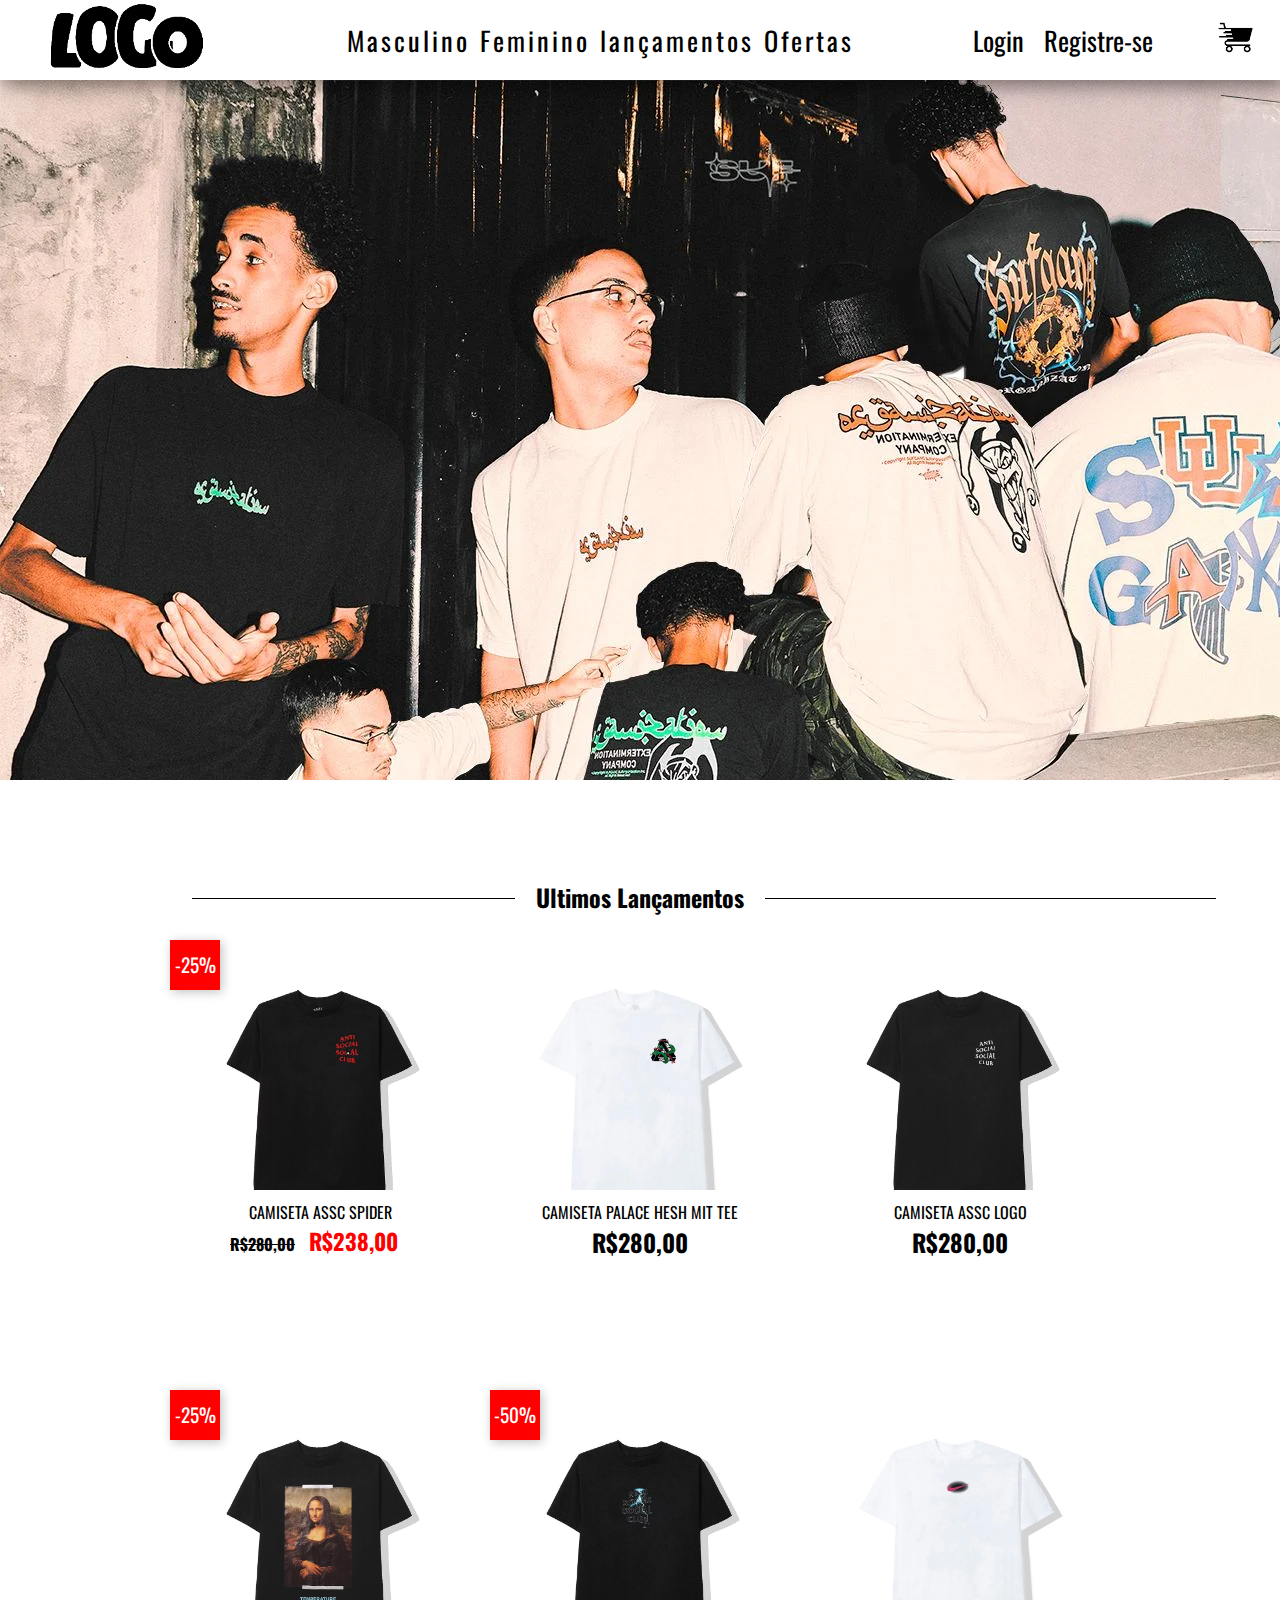
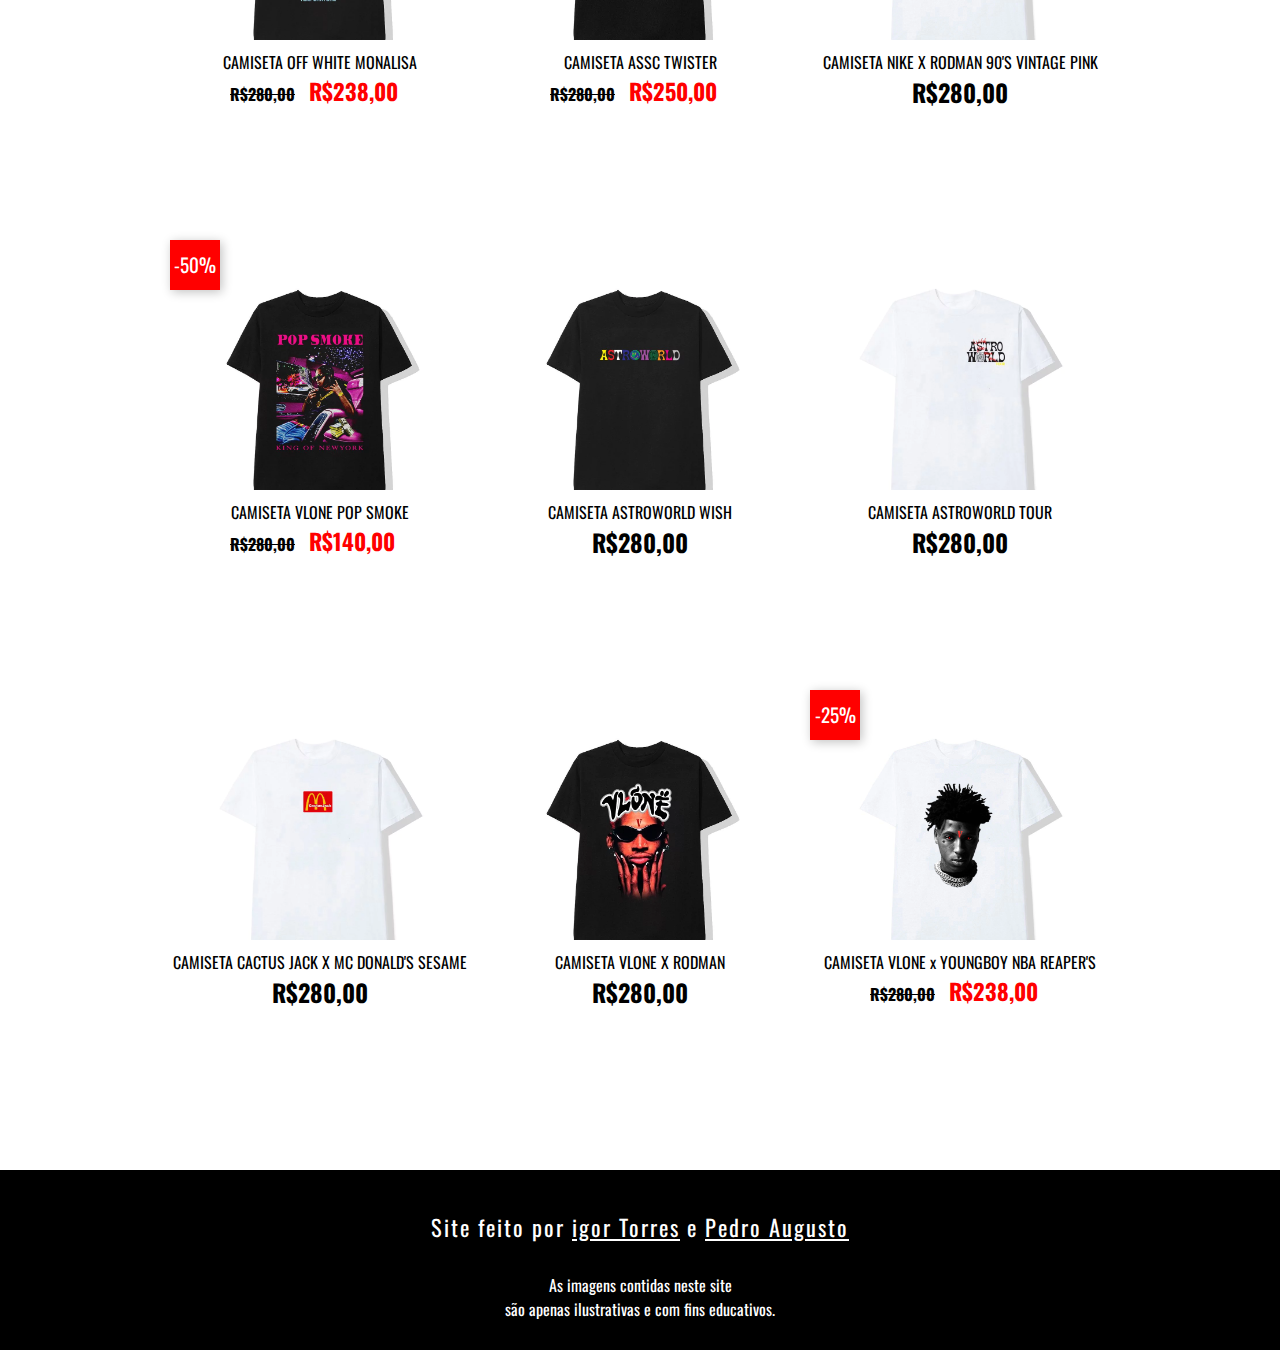
==== index.html @ 29659188 "." ====
<!DOCTYPE html>
<html lang="pt-br">
<head>
    <meta charset="UTF-8">
    <meta http-equiv="X-UA-Compatible" content="IE=edge">
    <meta name="viewport" content="width=device-width, initial-scale=1.0">
    <title>marketplace</title>
    <link rel="shortcut icon" href="icone.png" type="image/x-icon">
    <link rel="stylesheet" href="style.css">
</head>
<body>
    <header>
        <!--div global do cabeçalho-->
        <nav class="cabecalho">

            <a href="index.html"><img src="imagens/logo.png" alt="logotipo da marca (imagem ilustrativa)"></a>
            <!--lista com itens do menu-->
            <div class="mobile_menu">
                <div></div>
            </div>
            <ul class="nav_list">
                <li><a href="#" class="links">Masculino</a></li>
                <li><a href="#" class="links">Feminino</a></li>
                <li><a href="#" class="links">lançamentos</a></li>
                <li><a href="#" class="links">Ofertas</a></li>
            </ul>
            <!--campo de pesquisa-->
            <div class="pesquisa">
                <input type="text" placeholder="Procurar...">
                <img src="imagens/icones/lupa.png" alt="imagem de lupa para simbolizar aba de pesquisa">
            </div>

            <div class="campo_login_cadastro">
                <a href="#" class="login" id="abrir_modal">Login</a>
                <a href="#" class="cadastro abrir_modal2">Registre-se</a>
            </div>

            <!--campo do carrinho-->
            <div class="carrinho">
                <img src="imagens/icones/carrinho.png" alt="imagem de um carrinho para simbolizar aba de itens selecionados para compra">
            </div>

        </nav>

        <div id="fade" class="hide fade"></div>
        <div id="modal" class="hide">
            <button id="fechar_modal" class="fechar_aba">X</button>
            <div class="container_formulario">
                <h2>Login</h2>
                <form action="#" method="post">
                    <label for="usuario">Usuario</label>
                    <input type="text" name="usuario" placeholder="Usuário" required>
                    <label for="senha">Senha</label>
                    <input type="password" name="senha" placeholder="Senha" required>
                    <button type="submit">Login</button>
                </form>
                <div class="cadastrar-se">
                <p>Não tem uma conta? <a href="#" class="trocar_modal">Cadastrar-se</a></p>
                </div>
            </div>
        </div>

        <div id="fade2" class="hide fade"></div>
        <div id="modal2" class="hide">
            <button id="fechar_modal2" class="fechar_aba">X</button>
            <h2>Registre-se</h2>
            <form class="formulario_cadastro">
                <label for="nome">Nome:</label>
                <input type="text" id="nome" name="nome" required placeholder="Nome">
            
                <label for="sobrenome">Sobrenome:</label>
                <input type="text" id="sobrenome" name="sobrenome" required placeholder="Sobrenome">
            
                <label for="email">Email:</label>
                <input type="email" id="email" name="email" required placeholder="exemplo@gmail.com">
            
                <label for="telefone">Telefone:</label>
                <input type="tel" id="telefone" name="telefone" required placeholder="(xx) xxxxx-xxxx">
            
                <label for="data-nascimento">Data de Nascimento:</label>
                <input type="date" id="data-nascimento" name="data-nascimento" required>
            
                <button type="submit">Cadastrar</button>
            </form>
            
            <p>Já possui um login? <a href="#" class="trocar_modal2">Login</a></p>
        </div>

    </header>
    <main>
        <div class="slider_mobile">
            <img src="imagens/wallpapers/wallpaper mobile.jpeg" alt="" class="img_mobile1">
            <button class="butao_imagem_mobile"><img src="imagens/icones/seta_mobile.png" alt=""></button>
            <button class="butao_imagem_mobile2"><img src="imagens/icones/seta_mobile.png" alt=""></button>
        </div>
        <div class="slider">

            <div class="slides">
                <!--radio buttons-->
                <input type="radio" name="radio_btn" id="radio1">
                <input type="radio" name="radio_btn" id="radio2">
                <input type="radio" name="radio_btn" id="radio3">
                <!--fim radio buttons-->

                <!--imagens-->
                <div class="slide primeira">
                    <img src="imagens/wallpapers/imagem_principal_1.webp" alt="">
                </div>
                <div class="slide">
                    <img src="imagens/wallpapers/imagem_principal_2.jpg" alt="">
                </div>
                <div class="slide">
                    <img src="imagens/wallpapers/imagem_principal_3.webp" alt="">
                </div>
                <!--fim imagens-->

                <!--navegacao automatica-->
                <div class="navegacao_automatica">
                    <div class="auto_btn1"></div>
                    <div class="auto_btn2"></div>
                    <div class="auto_btn3"></div>
                </div>
            </div>
            <!--navegacao manual-->
            <div class="navegacao_manual">
                <label for="radio1" class="manual_btn"></label>
                <label for="radio2" class="manual_btn"></label>
                <label for="radio3" class="manual_btn"></label>
            </div>
            
        </div>
        <div class="titulo">
            <div class="linha"></div>
            <div class="texto_titulo"><h2>Ultimos Lançamentos</h2></div>
        </div>
        <div class="container_catalogo">

            
            <div class="catalogo">
                <a href="blusa1.html" class="link_compra">
                    <div class="itens">
                        <div class="produto b1">
                            <div class="oferta"><p>-25%</p></div>
                        </div>
                        <p>CAMISETA ASSC SPIDER</p>
                        <p class="valor_produto_antes_desconto"><s>R$280,00</s></p>
                        <p class="valor_produto_desconto">R$238,00</p>
                    </div>
                </a>

                <div class="itens">
                    <div class="produto b2"></div>
                    <p>CAMISETA PALACE HESH MIT TEE</p>
                    <p class="valor_produto">R$280,00</p>
                </div>

                <div class="itens">
                    <div class="produto b3"></div>
                    <p>CAMISETA ASSC LOGO</p>
                    <p class="valor_produto">R$280,00</p>
                </div>

                <div class="itens">
                    <div class="produto b4">
                        <div class="oferta"><p>-25%</p></div>
                    </div>
                    <p>CAMISETA OFF WHITE MONALISA</p>
                    <p class="valor_produto_antes_desconto"><s>R$280,00</s></p>
                    <p class="valor_produto_desconto">R$238,00</p>
                </div>

                <div class="itens">
                    <div class="produto b5">
                        <div class="oferta"><p>-50%</p></div>
                    </div>
                    <p>CAMISETA ASSC TWISTER</p>
                    <p class="valor_produto_antes_desconto"><s>R$280,00</s></p>
                    <p class="valor_produto_desconto">R$250,00</p>
                </div>

                <div class="itens">
                    <div class="produto b6"></div>
                    <p>CAMISETA NIKE X RODMAN 90'S VINTAGE PINK</p>
                    <p class="valor_produto">R$280,00</p>
                </div>

                <div class="itens">
                    <div class="produto b7">
                        <div class="oferta"><p>-50%</p></div>
                    </div>
                    <p>CAMISETA VLONE POP SMOKE</p>
                    <p class="valor_produto_antes_desconto"><s>R$280,00</s></p>
                    <p class="valor_produto_desconto">R$140,00</p>
                </div>

                <div class="itens">
                    <div class="produto b8"></div>
                    <p>CAMISETA ASTROWORLD WISH</p>
                    <p class="valor_produto">R$280,00</p>
                </div>

                <div class="itens">
                    <div class="produto b9"></div>
                    <p>CAMISETA ASTROWORLD TOUR</p>
                    <p class="valor_produto">R$280,00</p>
                </div>

                <div class="itens">
                    <div class="produto b10"></div>
                    <p>CAMISETA CACTUS JACK X MC DONALD'S SESAME</p>
                    <p class="valor_produto">R$280,00</p>
                </div>

                <div class="itens">
                    <div class="produto b11"></div>
                    <p>CAMISETA VLONE X RODMAN</p>
                    <p class="valor_produto">R$280,00</p>
                </div>

                <div class="itens">
                    <div class="produto b12">
                        <div class="oferta"><p>-25%</p></div>
                    </div>
                    <p>CAMISETA VLONE x YOUNGBOY NBA REAPER'S </p>
                    <p class="valor_produto_antes_desconto"><s>R$280,00</s></p>
                    <p class="valor_produto_desconto">R$238,00</p>
                </div>


            </div>
        </div>
    
    </main>
    <footer>
        <div class="rodape">
            <p>Site feito por <a href="https://github.com/IgoorToorres" target="_blank">igor Torres</a> e <a href="https://github.com/PedroBorgees">Pedro Augusto</a></p>
            <p id="descricao">As imagens contidas neste site <br> são apenas ilustrativas e com fins educativos.</p>
        </div>
    </footer>
    <script src="script.js"></script>
</body>
</html>
---- style.css ----
@import url('https://fonts.googleapis.com/css2?family=Oswald:wght@200;300;400;500;600;700&display=swap');


/* configurações globais*/
*{
    padding: 0px;
    margin: 0px;
    font-family: 'Oswald', sans-serif;
    box-sizing: border-box;
}

body{
    overflow-x: hidden;
}


/* modificaçoes do campo do cabecalho completo*/
.cabecalho{
    width: 100%;
    background-color: #fff;
    color: black;
    height: 80px;
    display: flex;
    align-items: center;
    justify-content: space-around;
    position: fixed;
    z-index: 1;
    top: 0;
    box-shadow: 5px 5px 20px rgba(0, 0, 0, 0.5);
}

.nav_list{
    list-style: none;
    display: flex;
}

.nav_list > li{
    letter-spacing: 3px;
    margin-left: 30px;
    font-size: 1.1em;
}

/* links dentro do cabecalho */
.nav_list > li > a{
    text-decoration: none;
    color: black;
    font-size: 1.5em;
    position: relative;
}

/* colocando um objeto dps do link */
.nav_list > li > a::after{
    content: "";
    width: 0;
    height: 2px;
    background-color: black;
    position: absolute;
    bottom: 0;
    left: 50%;
    transition: .2s ease-in-out;
}

/* quando passar mouse em cima o objeto aparece animado */
.nav_list > li > a:hover::after{
    width: 100%;
    left: 0;
}


/* tamanho da imagem da logo*/
.cabecalho > a > img{
    height: 90px;
    width: 200px;
}

/* tamanho da imagem da lupa de pesquisa*/
.pesquisa > img{
    height: 20px;
    width: 30px;
    transition: .1s ease-in-out;
    padding: 0px 5px;
}

/* animaçao para quando passar mouse em cima imagem crescer */
.pesquisa > img:hover{
    transform: scale(1.1);
}

/* configuraçoes da div do campo de pesquisa*/
.pesquisa{
    display: flex;
    align-items: center;
}

/* configuraçoes do input de pesquisa*/
.pesquisa > input{
    height: 30px;
    width: 200px;
    margin-right: 10px;
    padding: 10px;
}

/* configuraçoes do input de pesquisa, quando mouse estiver em cima do input */
.pesquisa > input:hover{
    border: 2px solid black;
}

/* configuraçoes do input de pesquisa, quando input estiver selecionado */
.pesquisa > input:focus{
    border: 2px solid black;
    outline: none;
}

/* tamanho da imagem do carrinho */
.carrinho > img{
    height: 33px;
    width: 35px;
    transition: .1s ease-in-out;
}

/* animaçao para quando passar mouse em cima imagem crescer */
.carrinho > img:hover{
    transform: scale(1.1);
}

.campo_login_cadastro{
    display: flex;
}

.campo_login_cadastro > .login,
.campo_login_cadastro > .cadastro{
    text-decoration: none;
    color: black;
    font-size: 1.5em;
    position: relative;
    margin: 0 20px;
}

.campo_login_cadastro > .login::after,
.campo_login_cadastro > .cadastro::after{
    content: "";
    width: 0;
    height: 2px;
    background-color: black;
    position: absolute;
    bottom: 0;
    left: 50%;
    transition: .2s ease-in-out;
}

.campo_login_cadastro > .login:hover::after,
.campo_login_cadastro > .cadastro:hover::after{
    width: 100%;
    left: 0;
}

.login{
    display: inline-block;
    margin-left: 15px;

}

.cadastro{
    display: inline-block;
    margin-left: 15px;
}


.formulario_cadastro {
    max-width: 500px;
    margin: 0 auto;
  }
  
  #modal2 > h2{
    text-align: center;
    margin-bottom: 20px;
    margin-top: 15px;
    letter-spacing: 5px;
  }
  
  .formulario_cadastro > label {
    display: block;
    margin-bottom: 5px;
  }
  
  .formulario_cadastro > input[type="text"],
  .formulario_cadastro > input[type="email"],
  .formulario_cadastro > input[type="tel"],
  .formulario_cadastro > input[type="date"] {
    width: 100%;
    padding: 8px;
    margin-bottom: 10px;
    border: 1px solid #ccc;
    border-radius: 4px;
  }
  
  .formulario_cadastro > button[type="submit"] {
    background-color: #4CAF50;
    color: white;
    border: none;
    width: 100%;
    padding: 10px 20px;
    border-radius: 4px;
    cursor: pointer;
  }
  
  .formulario_cadastro > button[type="submit"]:hover {
    background-color: #45a049;
  }
  
  #modal2 > p {
    margin-top: 20px;
    text-align: center;
  }
  
  #modal2 > p >  a {
    color: #4CAF50;
    text-decoration: none;
  }
  
  #modal2 > p > a:hover {
    text-decoration: underline;
  }


.fade{
    width: 100%;
    height: 100%;
    background-color: rgba(0, 0, 0, 0.685);
    position: fixed;
    z-index: 998;
    top: 0;
    left: 0;
}

.fade2{
    width: 100%;
    height: 100%;
    background-color: rgba(0, 0, 0, 0.685);
    position: fixed;
    z-index: 998;
    top: 0;
    left: 0;
}

#modal{
    position: fixed;
    left: 50%;
    top: 50%;
    transform: translate(-50%, -50%);
    background-color: #fff;
    z-index: 999;
    width: 600px;
    height: 500px;
    max-width: 90%;
    max-height: 90%;
    border-radius: 10px;
    padding: 30px;
}

#modal2{
    position: fixed;
    left: 50%;
    top: 50%;
    transform: translate(-50%, -50%);
    background-color: #fff;
    z-index: 999;
    width: 600px;
    height: 600px;
    max-width: 90%;
    max-height: 90%;
    border-radius: 10px;
    padding: 30px;
}

.fechar_aba{
    height: 25px;
    width: 25px;
    position: absolute;
    right: 10px;
    top: 10px;
    border: none;
    transition: .1s ease-in-out;
}

.fechar_aba:hover{
    cursor: pointer;
}

.fade,
#modal,
#modal2{
    transition: .5s;
    opacity: 1;
    pointer-events: all;
}

#modal.hide,
.fade.hide,
#modal2.hide{
    opacity: 0;
    pointer-events: none;
}

#modal.hide{
    top: 0;
}

#modal2.hide{
    top: 0;
}

.container_formulario {
    max-width: 500px;
    margin: 0 auto;
    height: 400px;
    padding: 20px;
    background-color: #ffffff;
    border-radius: 5px;

  }
  
  .container_formulario{
    display: block;
    margin-bottom: 5px;
  }

  .container_formulario h2 {
    text-align: center;
    margin-bottom: 30px;
    margin-top: 20px;
    letter-spacing: 5px;
  }

  .container_formulario input[type="text"],
  .container_formulario input[type="password"] {
    width: 100%;
    padding: 10px;
    margin-bottom: 15px;
    border: 1px solid #ccc;
    border-radius: 3px;
    margin-bottom: 50px;
  }

  .container_formulario button {
    width: 100%;
    justify-content: center;
    padding: 10px;
    background-color: #4caf50;
    color: #fff;
    border: none;
    border-radius: 3px;
    cursor: pointer;
  }

  .container_formulario button:hover { 
    background-color: #45a049;
  }

  .container_formulario .cadastrar-se {
    text-align: center;
    margin-top: 10px;
  }

  .container_formulario .cadastrar-se a {
    color: #4caf50;
  }


.titulo{
    width: 100vw;
    height: 30px;
    margin: 40px 0;
    text-align: center;
    background-color: #fff;
}

.linha{
    width: 80%;
    height: 1px;
    background-color: black;
    margin-left: 10%;
    position: relative;
    top: 20px;
    display: inline-block;
}

.texto_titulo{
    display: inline-block;
    position: relative;
    top: -5px;
    width: 250px;
    height: 50px;
    background-color: #fff;
}

/* div de container para div slides*/
.slider{
    margin: 80px auto;
    width: 100%;
    height: 850px;
    overflow: hidden;
}
/* div para inserir imagens e butoes */
.slides{
    width: 400%;
    height: 850px;
    display: flex;
}
/* butoes de radio invisiveis */
.slides > input{
    display: none;
}
/* div com as imagens */
.slide{
    width: 25%;
    position: relative;
}
/* configuraçoes das imagens */
slide.img{
    width: 100vw;
}
/* div de container para os butoes */
.navegacao_manual{
    position: absolute;
    width: 100vw;
    margin-top: -40px;
    display: flex;
    justify-content: center;
}
/* div com os butoes ligados ao radio */
.manual_btn{
    border: 2px solid #fff;
    padding: 3px;
    border-radius: 50%;
    cursor: pointer;
    transition: 0.5s;
}
/* colocando espaçamento entre os butoes (exceto o ultimo objeto) */
.manual_btn:not(:last-child){
    margin-right: 40px;
}
/* configuraçoes para quando passar o mouse em cima do butao */
.manual_btn:hover{
    background-color: #fff;
}
/* configuraçoes para passar de uma imagem para outra mudando a margem */
#radio1:checked ~ .primeira{
    margin-left: 0;
    transition: 0.7s ease-in-out;
}
/* configuraçoes para passar de uma imagem para outra mudando a margem */
#radio2:checked ~ .primeira{
    margin-left: -25%;
    transition: 0.7s ease-in-out;
}
/* configuraçoes para passar de uma imagem para outra mudando a margem */
#radio3:checked ~ .primeira{
    margin-left: -50%;
    transition: 0.7s ease-in-out;
}
/* div de container para os butoes automaticos */
.navegacao_automatica div{
    border: 2px solid #fff;
    padding: 3px;
    border-radius: 50%;
    cursor: pointer;
    transition: 0.5s;
}

.navegacao_automatica{
    position: absolute;
    width: 100vw;
    margin-top: 810px;
    display: flex;
    justify-content: center;
}
/* colocando espaçamento nos butoes exceto no ultimo */
.navegacao_automatica div:not(:last-child){
    margin-right: 40px;
}
/* marcando o butao que esta selecionado */
#radio1:checked ~ .navegacao_automatica .auto_btn1{
    background-color: #fff;
    transform: scale(1.5);
}
/* marcando o butao que esta selecionado */
#radio2:checked ~ .navegacao_automatica .auto_btn2{
    background-color: #fff;
    transform: scale(1.5);
}
/* marcando o butao que esta selecionado */
#radio3:checked ~ .navegacao_automatica .auto_btn3{
    background-color: #fff;
    transform: scale(1.5);
}

.container_catalogo{
    display: flex;
    justify-content: center;
}

.link_compra{
    text-decoration: none;
    color: black;
}

.oferta{
    width: 50px;
    height: 50px;
    background-color: red;
    position: absolute;
    color: white;
    text-align: center;
    box-shadow: 2px 2px 10px rgba(0, 0, 0, 0.247);
}

.oferta > p{
    font-size: 1.2em;
    margin-top: 20%;
}

.catalogo{
    height: 1100px;
    width: 80%;
    display: flex;
    flex-wrap: wrap;
    justify-content: center;
}

.itens{
    height: 330px;
    width: 300px;
    margin: 10px;
}

.itens > p{
    text-align: center;
    position: relative;
    top: 10px;
}


.valor_produto{
    font-size: 1.5em;
    font-weight: bolder;
    transition: .1s ease-in-out;
}

.itens:hover{
    cursor: pointer;
    .produto{
        background-image: url(imagens/produtos/camisa_costas.webp);
        background-size: cover;
    }
}

.valor_produto_antes_desconto{
    font-size: 1em;
    font-weight: bolder;
    display: inline-block;
    margin-left: 20%;
    transition: .4s ease-in-out;
}

.valor_produto_desconto{
    display: inline-block;
    font-weight: bolder;
    font-size: 1.4em;
    margin-left: 10px;
    color: red;
    transition: .1s ease-in-out;
}

.produto{
    height: 250px;
    width: 296px;
    background-image: url(imagens/produtos/camisa_frente.png);
    background-size: cover;
    transition: .5s ease-in-out;
}

.produto > img{
    width: 296px;
    height: 250px;
}

.anuncio{
    width: 100vw;
    height: 500px;
    background-color: gray;
    margin: 40px 0;
}

.rodape{
    height: 180px;
    background-color: black;
    margin-top: 40px;
    text-align: center;
    padding: 10px;
    display: absolute;
    bottom: 0px;
}   

.rodape > p{
    color: white;
    letter-spacing: 2px;
    margin-top: 30px;
    font-size: 1.4em;

}

#descricao{
    letter-spacing: 0px;
    font-size: 1em;
}

.rodape > p > a{
    text-decoration: none;
    color: white;
    position: relative;
    text-decoration: underline;
}

.slider_mobile{
    display: none;
}

.campo_do_produto{
    height: 100vh;
    width: 100vw;
    margin-top: 80px;
    padding-top: 120px;
    display: flex;
    justify-content: center;
    flex-wrap: wrap;
}



.campo_imagem_produto{
    height: 750px;
    width: 600px;
    margin-right: 20px;
    display: flex;
    flex-wrap: wrap;
}

.imagem_produto{
    height: 600px;
    width: 600px;
    border: 1px solid rgba(0, 0, 0, 0.200);;
}

.imagens_produto{
    height: 130px;
    width: 130px;
    align-self: end;
    margin-right: 10px;
    display: flex;
    justify-content: center;
    align-items: center;
    opacity: 60%;
}

.imagens_produto img{
    height: 120px;
    width: 120px;
}

.imagens_produto:hover{
    cursor: pointer;
    border: 1px solid rgba(0, 0, 0, 0.200);
    opacity: 100%;
}



.opcoes_produto{
    height: 780px;
    width: 700px;
    border: 1px solid rgba(0, 0, 0, 0.200);
    padding: 50px;
    font-size: 1.5em;
}

.cor_produto {
    position: relative;
    height: 70px;
    width: 70px;
    animation-play-state: paused;
    animation: none;
}
  
.cor_produto:hover,
.cor_produto:focus {
    box-shadow: 5px 5px 10px rgba(0, 0, 0, 0.459);
}
  
.cor_produto::before {
    content: ""; 
    position: absolute;
    top: 0;
    left: 0;
    right: 0;
    bottom: 0;
}
  
.cor_produto:focus::after {
    content: "\2714"; 
    font-size: 20px;
    position: absolute;
    top: 50%; 
    left: 50%; 
    transform: translate(-50%, -50%); 
    z-index: 1; 
}

#cor2:focus::after{
    color: white;
}

#cor1{
    background-color: #fff;
    border: 1px solid rgba(0, 0, 0, 0.200);;
}
#cor2{
    background-color: black;
    border: 1px solid rgba(0, 0, 0, 0.200);;
}

.tamanhos{
    height: 50px;
    width: 50px;
    color: black;
    font-weight: 500;   
    font-size: 0.8em;
    animation-play-state: paused;
    animation: none;
    background-color: white;
    border: 1px solid rgba(0, 0, 0, 0.200);
}

.tamanhos:hover,
.tamanhos:focus {
    box-shadow: 5px 5px 10px rgba(0, 0, 0, 0.459);
}
table{
    margin-top: 20px;
    font-size: 0.8em;
}
th{
    background-color: gray;
}
table,tr, td,th{
    border: 1px solid black;
}
tr,td{
    width: 80px;
    text-align: center;
    background-color: lightgray;
}


.pagamento{
    margin-top: 10px;
    width: 100%;
}

input[type=number]::-webkit-inner-spin-button, 
input[type=number]::-webkit-outer-spin-button { 
  -webkit-appearance: none;
}

#total{
    height:50px;
    padding:1%;
    border-top: 1px solid rgba(0, 0, 0, 0.200);
    border-bottom: 1px solid rgba(0, 0, 0, 0.200);
    background-color: white;
    border-left: 0px solid rgba(0, 0, 0, 0.200);
    border-right: 0px solid rgba(0, 0, 0, 0.200);
    padding-left:2%;
    padding-right:2%;
    outline:none;
    cursor: pointer;
    width: 30px;
    text-align: center;
}

#add_blusa{
   width: 30px;
   height: 50px;
   border-left: 0;
   border-bottom: 1px solid rgba(0, 0, 0, 0.200);;
   border-right: 1px solid rgba(0, 0, 0, 0.200);
   border-top: 1px solid rgba(0, 0, 0, 0.200);
   font-weight: bolder;
   background-color: transparent;
   transition: .2s ease-in-out;
}

#remover_blusa{
    width: 30px;
    height: 50px;
    border-left: 1px solid rgba(0, 0, 0, 0.200);
    border-bottom: 1px solid rgba(0, 0, 0, 0.200);
    border-right: 0;
    border-top: 1px solid rgba(0, 0, 0, 0.200);
    font-weight: bolder;
    background-color: transparent;
    transition: .2s ease-in-out;

}

#remover_blusa:hover,
#add_blusa:hover{
    background-color: lightgray;
}

.container_quantidade_e_compra{
    display: flex;
    align-items: center;
}


.quantidade, .preco, .campo_comprar{
    margin-top: 20px;
}

.preco, .campo_comprar{
    display: inline-block;
}

.campo_comprar{
    margin-left: 20px;
}

#preco_final{
    margin-left: 10px;
    font-size: 1.4em;
    font-weight: bolder;
}

.comprar{
    background-color: #38813c;
    color: #fff;
    padding: 10px 20px;
    border: 1px solid rgba(0, 0, 0, 0.200);
    font-size: 16px;
    text-decoration: none;
    text-align: center;
    cursor: pointer;
    transition: background-color 0.3s ease;
    width: 180px;
    height: 50px;
    letter-spacing: 1px;
    font-size: 0.8em;
    font-weight: bolder;
}

.comprar:hover{
    background-color: #45a049;
}

#texto_frete{
    margin-top: 20px;
}

.frete{
    display: flex;
    margin-top: 10px;
}


#campo_frete{
    width: 150px;
    height: 50px;
    padding: 5px;
    text-align: center;
    border: 1px solid rgba(0, 0, 0, 0.200);
    background-color: transparent;
    letter-spacing: 5px;
    font-weight: bolder;
    font-size: 0.6em;
}



.calcular > button{
    padding: 5px;
    width: 120px;
    height: 50px;
    background-color: black;
    color: white;
    border: 1px solid rgba(0, 0, 0, 0.200);
    font-size: 0.8em;
    letter-spacing: 1px;
    font-weight: bolder;
    margin-left: 5px;
}

.calcular > button:hover{
    cursor: pointer;
}










@media (max-width: 600px){

    .cabecalho{
        position: absolute
    }
    .nav_list{
        display: none;
    }
    .campo_login_cadastro{
        font-size: 0.7em;
    }
    .campo_login_cadastro > .login,
    .campo_login_cadastro > .cadastro{
    margin: 0 5px;
}
    .pesquisa > img {
        display:none;
    }
    .pesquisa > input{
        display: none;
    }
    .slider{
        display: none;
    }
    .slider_mobile{
        overflow: hidden;
        display: flex;
    }
    .img_mobile1{
        height: 500px;
        width: 100vw;
        margin-top: 80px;
        transition: .2s ease-in-out;
    }
    .butao_imagem_mobile{
        position: absolute;
        top: 35%;
        right: 0;
        background: transparent;
        border: none;
        height: 30px;
        width: 30px;
    }
    .butao_imagem_mobile > img{
        width: 30px;
        height: 30px;
    }
    .butao_imagem_mobile2{
        position: absolute;
        top: 35%;
        left: 0;
        background: transparent;
        border: none;
        height: 30px;
        width: 30px;
    }
    .butao_imagem_mobile2 > img{
        width: 30px;
        height: 30px;
        transform: scale(-1);
    }
    .catalogo{
        height: 500vh;
    }

}

@media ((min-width: 600px) and (max-width: 800px)){
    .cabecalho{
        position: absolute
    }
    .nav_list{
        display: none;
    }
    .campo_login_cadastro{
        font-size: 0.7em;
    }
    .campo_login_cadastro > .login,
    .campo_login_cadastro > .cadastro{
    margin: 0 5px;
    }
    .pesquisa > img {
        display:none;
    }
    .pesquisa > input{
        display: none;
    }
    .slider{
        display: none;
    }
    .slider_mobile{
        overflow: hidden;
        display: flex;
    }
    .img_mobile1{
        height: 700px;
        width: 100vw;
        margin-top: 80px;
        transition: .2s ease-in-out;
    }
    .butao_imagem_mobile{
        position: absolute;
        top: 35%;
        right: 0;
        background: transparent;
        border: none;
        height: 30px;
        width: 30px;
    }
    .butao_imagem_mobile > img{
        width: 30px;
        height: 30px;
    }
    .butao_imagem_mobile2{
        position: absolute;
        top: 35%;
        left: 0;
        background: transparent;
        border: none;
        height: 30px;
        width: 30px;
    }
    .butao_imagem_mobile2 > img{
        width: 30px;
        height: 30px;
        transform: scale(-1);
    }
    .catalogo{
        height: 500vh;
    }
}

@media ((min-width: 801px) and (max-width: 1024px)){
    .cabecalho{
        position: absolute
    }
    .nav_list{
        display: none;
    }
    .campo_login_cadastro{
        font-size: 1.1em;
    }
    .campo_login_cadastro > .login,
    .campo_login_cadastro > .cadastro{
    margin: 0 10px;
    }
    .pesquisa > img {
        display:none;
    }
    .pesquisa > input{
        display: none;
    }
    .catalogo{
        height: 250vh;
    }
    .slider{
        height: 700px;
    } 
}

@media ((min-width: 1025px) and (max-width: 1198px)){
    .cabecalho{
        position: absolute
    }
    .campo_login_cadastro{
        font-size: 1.1em;
    }
    .campo_login_cadastro > .login,
    .campo_login_cadastro > .cadastro{
    margin: 0 10px;
    }
    .pesquisa > img {
        display:none;
    }
    .pesquisa > input{
        display: none;
    }
    .catalogo{
        height: 250vh;
    }
    .slider{
        height: 700px;
    }
    .nav_list > li{
        margin-left: 10px;
    }
}

@media ((min-width: 1199px) and (max-width: 1300px)){
    .cabecalho{
        position: absolute
    }
    .campo_login_cadastro{
        font-size: 1.1em;
    }
    .campo_login_cadastro > .login,
    .campo_login_cadastro > .cadastro{
    margin: 0 10px;
    }
    .pesquisa > img {
        display:none;
    }
    .pesquisa > input{
        display: none;
    }
    .catalogo{
        height: 200vh;
    }
    .slider{
        height: 700px;
    }
    .nav_list > li{
        margin-left: 10px;
    }
}

@media ((min-width: 1301px) and (max-width: 1600px)){
    .catalogo{
        height: 200vh;
    }
}


















.b1{
    background-image: url(imagens/produtos/CAMISETA\ ASSC\ SPIDER.webp);
    background-size: cover;
}
.itens:hover{
    .b1{
        background-image: url(imagens/produtos/CAMISETA\ ASSC\ SPIDER\ \(2\).webp);
        background-size: cover;
    }
}

.b2{
    background-image: url(imagens/produtos/CAMISETA\ PALACE\ HESH\ MIT\ TEE.webp);
    background-size: cover;
}
.itens:hover{
    .b2{
        background-image: url(imagens/produtos/CAMISETA\ PALACE\ HESH\ MIT\ TEE\ \(2\).webp);
        background-size: cover;
    }
}

.b3{
    background-image: url(imagens/produtos/CAMISETA\ ASSC\ LOGO.webp);
    background-size: cover;
}
.itens:hover{
    .b3{
        background-image: url(imagens/produtos/CAMISETA\ ASSC\ LOGO\ \(2\).webp);
        background-size: cover;
    }
}

.b4{
    background-image: url(imagens/produtos/CAMISETA\ OFF\ WHITE\ MONALISA.webp);
    background-size: cover;
}
.itens:hover{
    .b4{
        background-image: url(imagens/produtos/CAMISETA\ OFF\ WHITE\ MONALISA\ \(2\).webp);
        background-size: cover;
    }
}

.b5{
    background-image: url(imagens/produtos/CAMISETA\ ASSC\ TWISTER.webp);
    background-size: cover;
}
.itens:hover{
    .b5{
        background-image: url(imagens/produtos/CAMISETA\ ASSC\ TWISTER\ \(2\).webp);
        background-size: cover;
    }
}

.b6{
    background-image: url(imagens/produtos/CAMISETA\ NIKE\ X\ RODMAN\ 90\'S\ VINTAGE\ PINK.webp);
    background-size: cover;
}
.itens:hover{
    .b6{
        background-image: url(imagens/produtos/CAMISETA\ NIKE\ X\ RODMAN\ 90\'S\ VINTAGE\ PINK\ \(2\).webp);
        background-size: cover;
    }
}

.b7{
    background-image: url(imagens/produtos/CAMISETA\ VLONE\ POP\ SMOKE.webp);
    background-size: cover;
}
.itens:hover{
    .b7{
        background-image: url(imagens/produtos/CAMISETA\ VLONE\ POP\ SMOKE\ \(2\).webp);
        background-size: cover;
    }
}

.b8{
    background-image: url(imagens/produtos/CAMISETA\ ASTROWORLD\ WISH.webp);
    background-size: cover;
}
.itens:hover{
    .b8{
        background-image: url(imagens/produtos/CAMISETA\ ASTROWORLD\ WISH\ \(2\).webp);
        background-size: cover;
    }
}

.b9{
    background-image: url(imagens/produtos/CAMISETA\ ASTROWORLD\ TOUR.webp);
    background-size: cover;
}
.itens:hover{
    .b9{
        background-image: url(imagens/produtos/CAMISETA\ ASTROWORLD\ TOUR\ \(2\).webp);
        background-size: cover;
    }
}

.b10{
    background-image: url(imagens/produtos/CAMISETA\ CACTUS\ JACK\ X\ MC\ DONALD\'S\ SESAME\ \(3\).webp);
    background-size: cover;
}
.itens:hover{
    .b10{
        background-image: url(imagens/produtos/CAMISETA\ CACTUS\ JACK\ X\ MC\ DONALD\'S\ SESAME\ \(4\).webp);
        background-size: cover;
    }
}

.b11{
    background-image: url(imagens/produtos/CAMISETA\ VLONE\ X\ RODMAN.webp);
    background-size: cover;
}
.itens:hover{
    .b11{
        background-image: url(imagens/produtos/CAMISETA\ VLONE\ X\ RODMAN\ \(2\).webp);
        background-size: cover;
    }
}

.b12{
    background-image: url(imagens/produtos/CAMISETA\ VLONE\ x\ YOUNGBOY\ NBA\ REAPER\'S\ CHILD\ \(3\).webp);
    background-size: cover;
}
.itens:hover{
    .b12{
        background-image: url(imagens/produtos/CAMISETA\ VLONE\ x\ YOUNGBOY\ NBA\ REAPER\'S\ CHILD\ \(4\).webp);
        background-size: cover;
    }
}
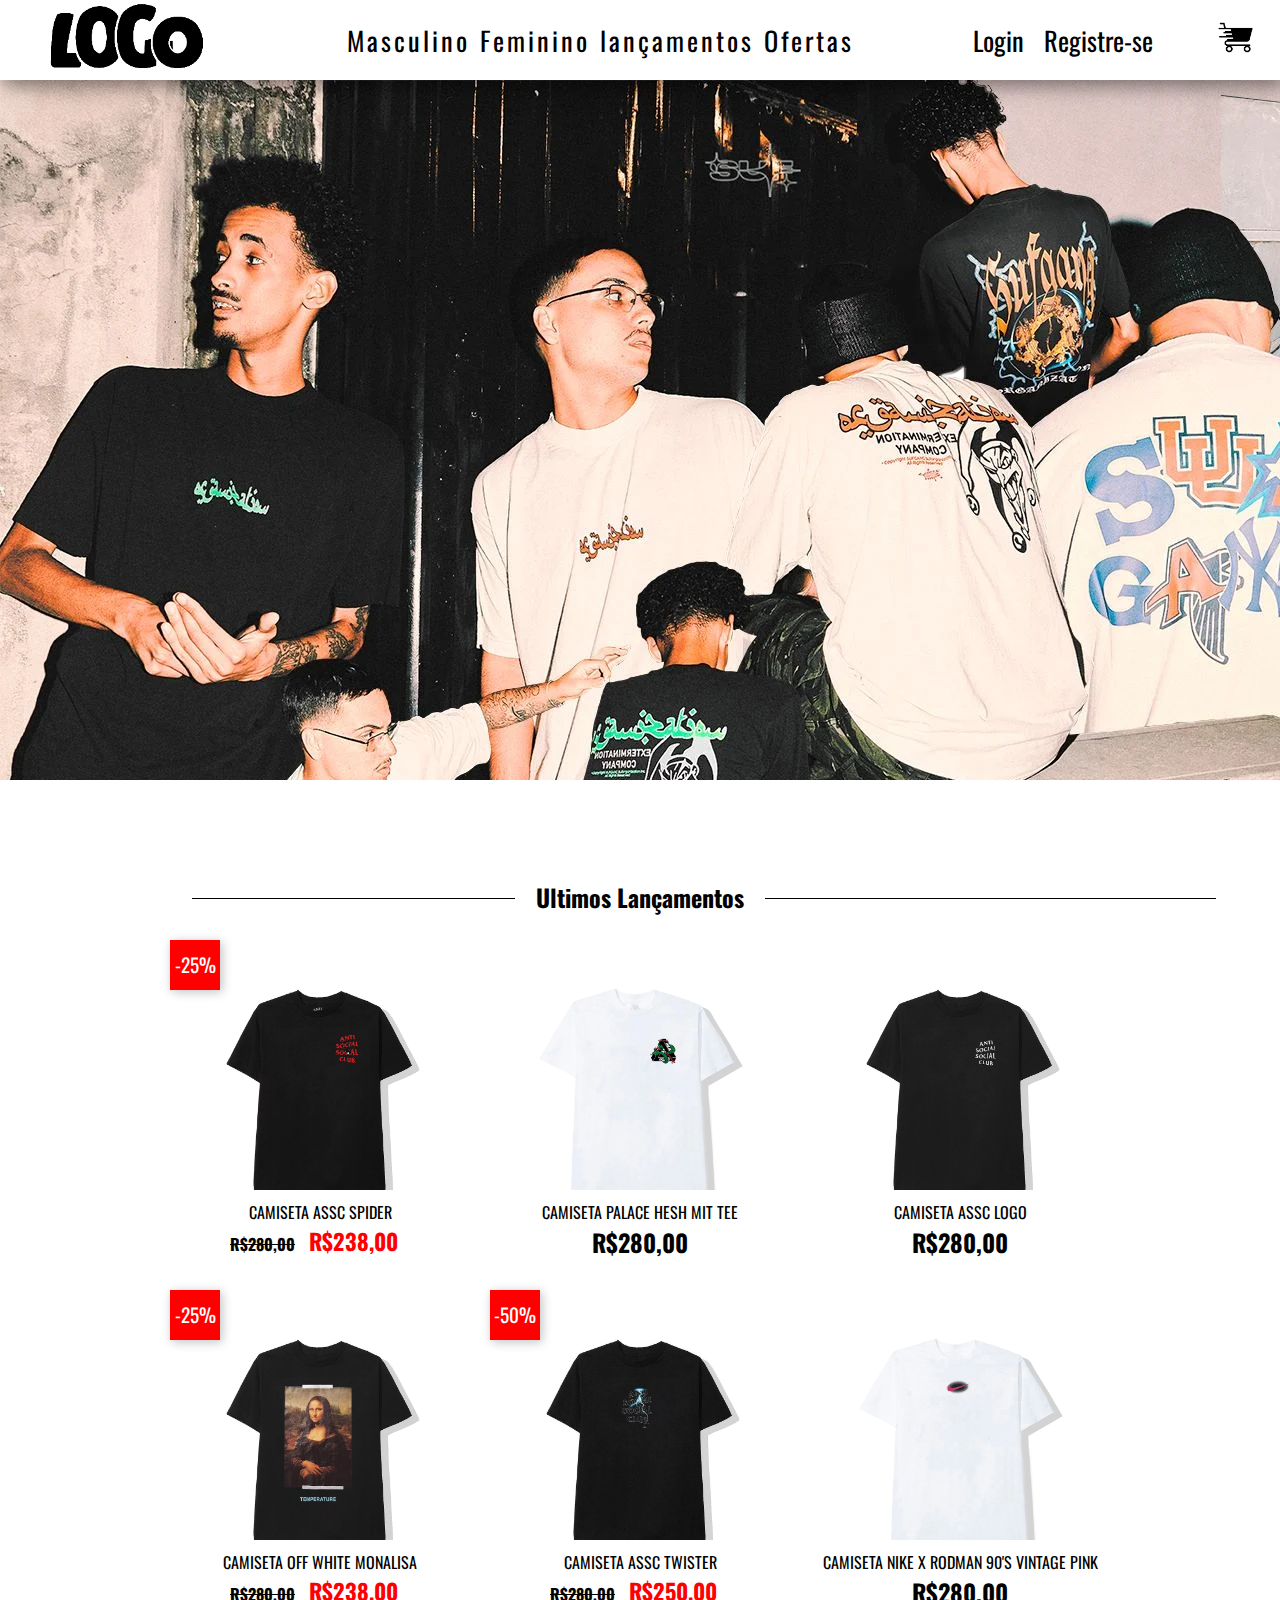
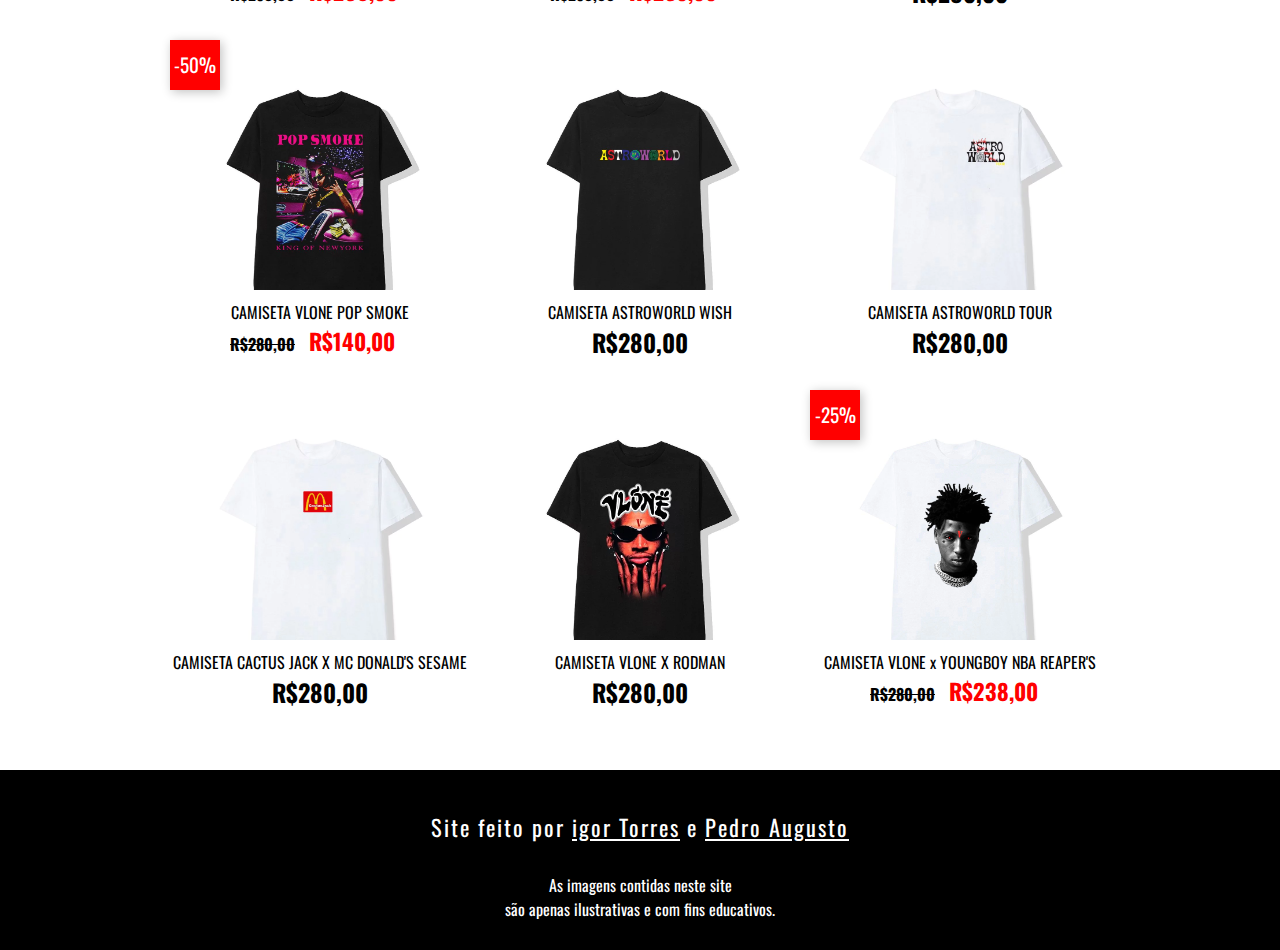
==== commit d01ca259: "alt" ====
--- a/index.html
+++ b/index.html
@@ -89,9 +89,9 @@
     </header>
     <main>
         <div class="slider_mobile">
-            <img src="imagens/wallpapers/wallpaper mobile.jpeg" alt="" class="img_mobile1">
-            <button class="butao_imagem_mobile"><img src="imagens/icones/seta_mobile.png" alt=""></button>
-            <button class="butao_imagem_mobile2"><img src="imagens/icones/seta_mobile.png" alt=""></button>
+            <img src="imagens/wallpapers/wallpaper mobile.jpeg" alt="wallpaper do mobile" class="img_mobile1">
+            <button class="butao_imagem_mobile"><img src="imagens/icones/seta_mobile.png" alt="imagem que simboliza a seta para passar as fotos"></button>
+            <button class="butao_imagem_mobile2"><img src="imagens/icones/seta_mobile.png" alt="imagem que simboliza a seta para passar as fotos"></button>
         </div>
         <div class="slider">
 
@@ -104,13 +104,13 @@
 
                 <!--imagens-->
                 <div class="slide primeira">
-                    <img src="imagens/wallpapers/imagem_principal_1.webp" alt="">
+                    <img src="imagens/wallpapers/imagem_principal_1.webp" alt="primeiro wallpaper da imagem da tela principal">
                 </div>
                 <div class="slide">
-                    <img src="imagens/wallpapers/imagem_principal_2.jpg" alt="">
+                    <img src="imagens/wallpapers/imagem_principal_2.jpg" alt="segundo wallpaper da imagem da tela principal">
                 </div>
                 <div class="slide">
-                    <img src="imagens/wallpapers/imagem_principal_3.webp" alt="">
+                    <img src="imagens/wallpapers/imagem_principal_3.webp" alt="terceiro wallpaper da imagem da tela principal">
                 </div>
                 <!--fim imagens-->
 
--- a/style.css
+++ b/style.css
@@ -11,6 +11,7 @@
 
 body{
     overflow-x: hidden;
+    height: 100%;
 }
 
 
@@ -639,7 +640,7 @@
 
 
 .campo_imagem_produto{
-    height: 750px;
+    height: 760px;
     width: 600px;
     margin-right: 20px;
     display: flex;
@@ -650,6 +651,8 @@
     height: 600px;
     width: 600px;
     border: 1px solid rgba(0, 0, 0, 0.200);;
+    background-image: url(imagens/produtos/CAMISETA\ ASSC\ LOGO\ \(2\).webp);
+    background-size: cover;
 }
 
 .imagens_produto{
@@ -663,9 +666,21 @@
     opacity: 60%;
 }
 
-.imagens_produto img{
-    height: 120px;
-    width: 120px;
+.opcoes_blusas{
+    display: flex;
+    width: 100%;
+    border: 1px solid rgba(0, 0, 0, 0.200);
+    padding: 10px;
+}
+
+.imagens_produto.opcao1{
+    background-image: url(imagens/produtos/camisa_frente.png);
+    background-size: cover;
+}
+
+.imagens_produto.opcao2{
+    background-image: url(imagens/produtos/CAMISETA\ ASSC\ TWISTER\ \(2\).webp);
+    background-size: cover;
 }
 
 .imagens_produto:hover{
@@ -677,7 +692,7 @@
 
 
 .opcoes_produto{
-    height: 780px;
+    height: 760px;
     width: 700px;
     border: 1px solid rgba(0, 0, 0, 0.200);
     padding: 50px;
@@ -975,7 +990,10 @@
         transform: scale(-1);
     }
     .catalogo{
-        height: 500vh;
+        height: 100%;
+    }
+    .campo_do_produto{
+        height: 100%;
     }
 
 }
@@ -1041,7 +1059,10 @@
         transform: scale(-1);
     }
     .catalogo{
-        height: 500vh;
+        height: 100%;
+    }
+    .campo_do_produto{
+        height: 100%;
     }
 }
 
@@ -1066,11 +1087,14 @@
         display: none;
     }
     .catalogo{
-        height: 250vh;
+        height: 100%;
     }
     .slider{
         height: 700px;
     } 
+    .campo_do_produto{
+        height: 100%;
+    }
 }
 
 @media ((min-width: 1025px) and (max-width: 1198px)){
@@ -1091,13 +1115,16 @@
         display: none;
     }
     .catalogo{
-        height: 250vh;
+        height: 100%;
     }
     .slider{
         height: 700px;
     }
     .nav_list > li{
         margin-left: 10px;
+    }
+    .campo_do_produto{
+        height: 100%;
     }
 }
 
@@ -1119,7 +1146,7 @@
         display: none;
     }
     .catalogo{
-        height: 200vh;
+        height: 100%;
     }
     .slider{
         height: 700px;
@@ -1127,11 +1154,17 @@
     .nav_list > li{
         margin-left: 10px;
     }
+    .campo_do_produto{
+        height: 100%;
+    }
 }
 
 @media ((min-width: 1301px) and (max-width: 1600px)){
     .catalogo{
-        height: 200vh;
+        height: 100%;
+    }
+    .campo_do_produto{
+        height: 100%;
     }
 }
 
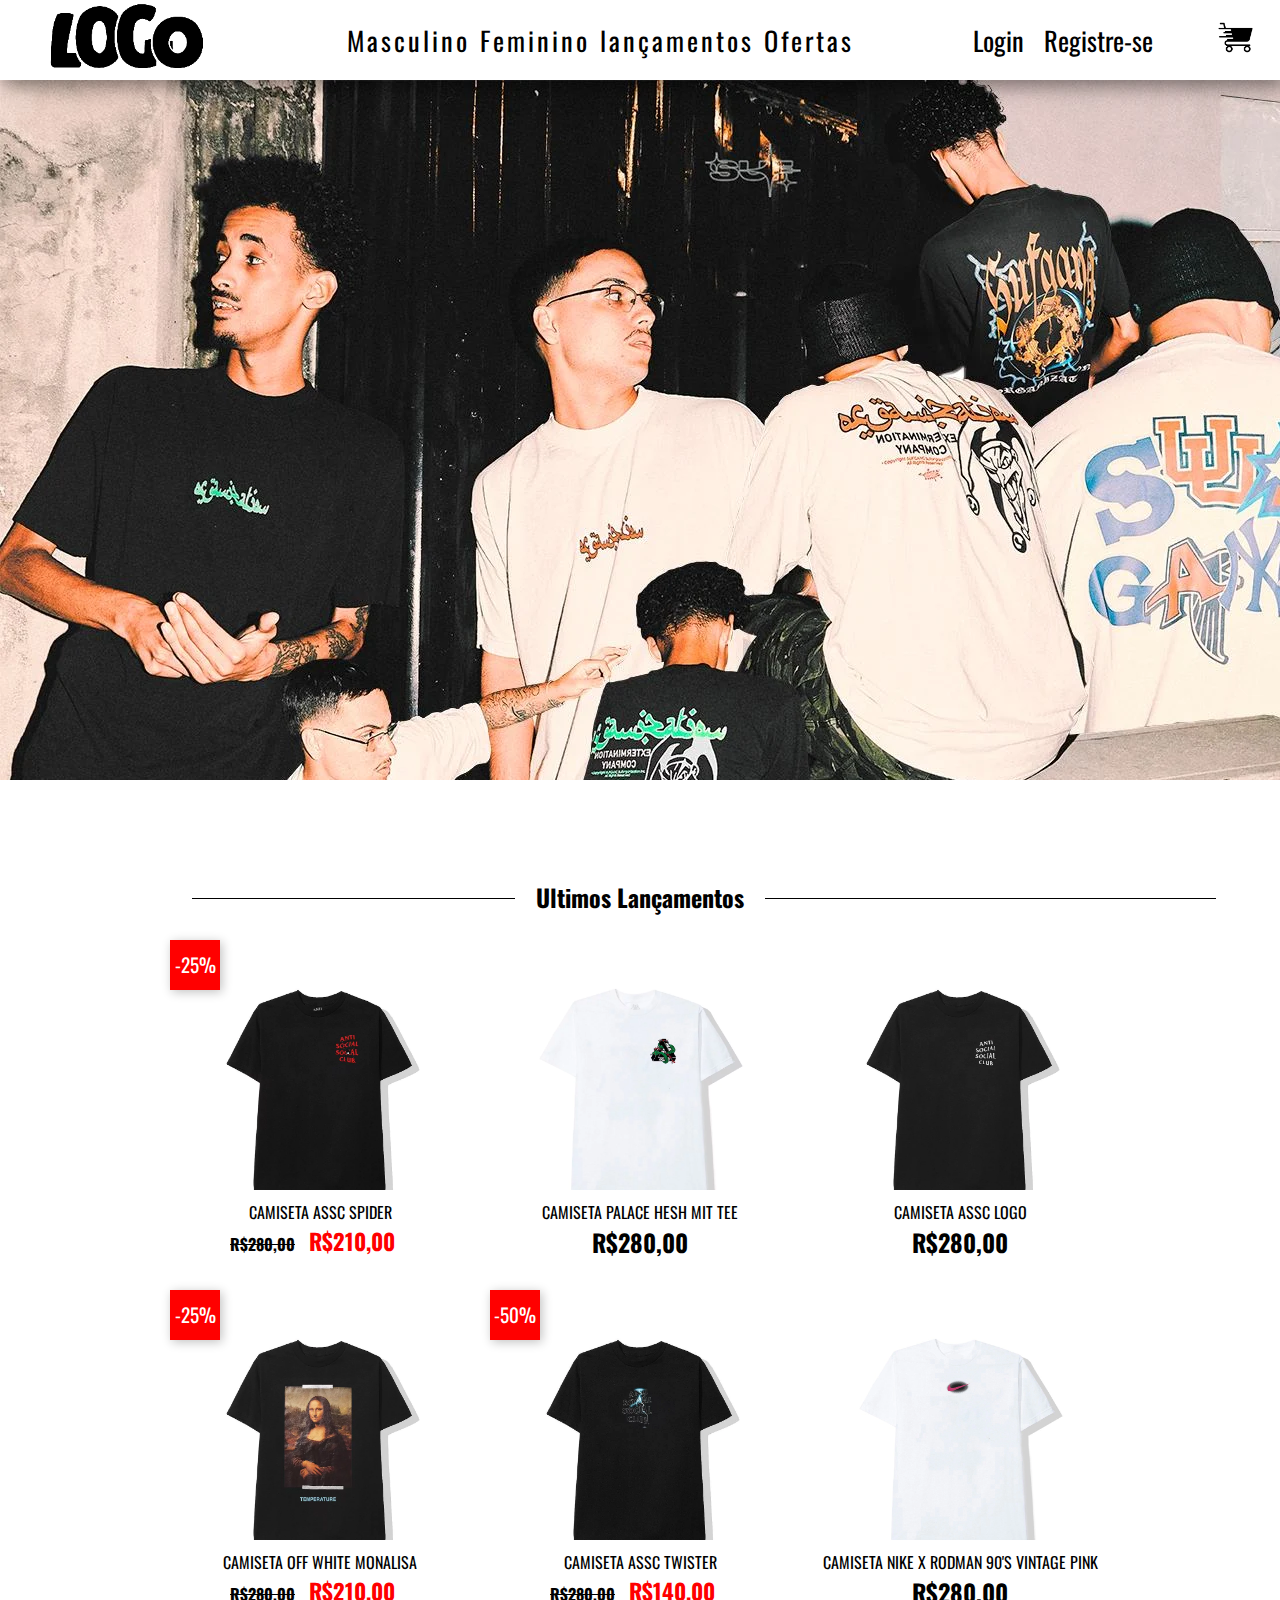
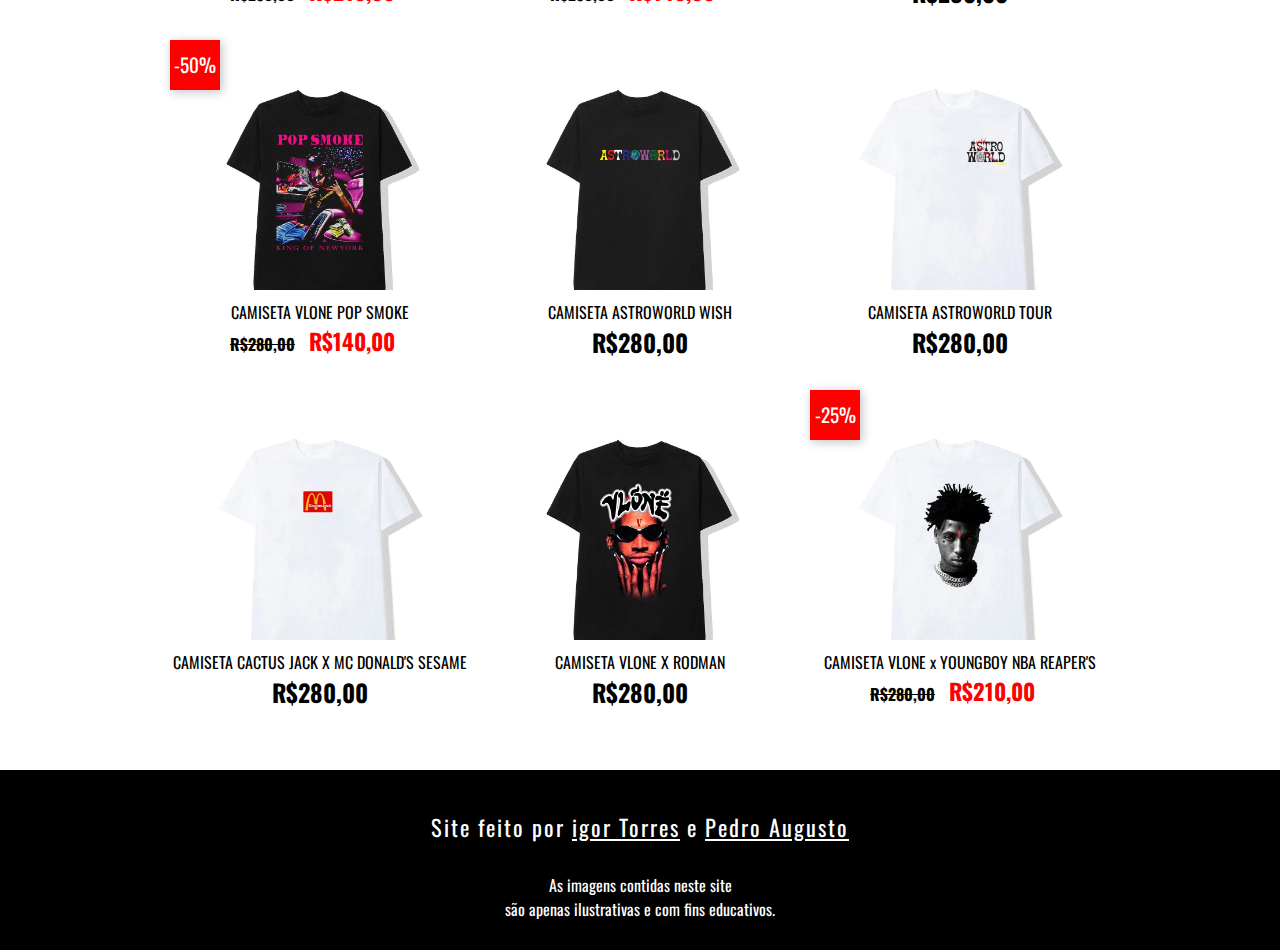
==== commit 1b9df7df: "preços" ====
--- a/index.html
+++ b/index.html
@@ -144,15 +144,16 @@
                         </div>
                         <p>CAMISETA ASSC SPIDER</p>
                         <p class="valor_produto_antes_desconto"><s>R$280,00</s></p>
-                        <p class="valor_produto_desconto">R$238,00</p>
+                        <p class="valor_produto_desconto">R$210,00</p>
                     </div>
                 </a>
-
-                <div class="itens">
-                    <div class="produto b2"></div>
-                    <p>CAMISETA PALACE HESH MIT TEE</p>
-                    <p class="valor_produto">R$280,00</p>
-                </div>
+                <a href="blusa2.html" class="link_compra">
+                    <div class="itens">
+                        <div class="produto b2"></div>
+                        <p>CAMISETA PALACE HESH MIT TEE</p>
+                        <p class="valor_produto">R$280,00</p>
+                    </div>
+                </a>
 
                 <div class="itens">
                     <div class="produto b3"></div>
@@ -166,7 +167,7 @@
                     </div>
                     <p>CAMISETA OFF WHITE MONALISA</p>
                     <p class="valor_produto_antes_desconto"><s>R$280,00</s></p>
-                    <p class="valor_produto_desconto">R$238,00</p>
+                    <p class="valor_produto_desconto">R$210,00</p>
                 </div>
 
                 <div class="itens">
@@ -175,7 +176,7 @@
                     </div>
                     <p>CAMISETA ASSC TWISTER</p>
                     <p class="valor_produto_antes_desconto"><s>R$280,00</s></p>
-                    <p class="valor_produto_desconto">R$250,00</p>
+                    <p class="valor_produto_desconto">R$140,00</p>
                 </div>
 
                 <div class="itens">
@@ -223,7 +224,7 @@
                     </div>
                     <p>CAMISETA VLONE x YOUNGBOY NBA REAPER'S </p>
                     <p class="valor_produto_antes_desconto"><s>R$280,00</s></p>
-                    <p class="valor_produto_desconto">R$238,00</p>
+                    <p class="valor_produto_desconto">R$210,00</p>
                 </div>
 
 
--- a/style.css
+++ b/style.css
@@ -651,7 +651,7 @@
     height: 600px;
     width: 600px;
     border: 1px solid rgba(0, 0, 0, 0.200);;
-    background-image: url(imagens/produtos/CAMISETA\ ASSC\ LOGO\ \(2\).webp);
+    background-image: url(imagens/produtos/CAMISETA\ ASSC\ SPIDER.webp);
     background-size: cover;
 }
 
@@ -673,21 +673,58 @@
     padding: 10px;
 }
 
+
+
 .imagens_produto.opcao1{
-    background-image: url(imagens/produtos/camisa_frente.png);
+    background-image: url(imagens/produtos/CAMISETA\ ASSC\ SPIDER.webp);
     background-size: cover;
 }
 
 .imagens_produto.opcao2{
-    background-image: url(imagens/produtos/CAMISETA\ ASSC\ TWISTER\ \(2\).webp);
+    background-image: url(imagens/produtos/CAMISETA\ ASSC\ SPIDER\ \(2\).webp);
     background-size: cover;
 }
 
 .imagens_produto:hover{
     cursor: pointer;
+    opacity: 100%;
+}
+
+.imagens_produto.selecionado{
     border: 1px solid rgba(0, 0, 0, 0.200);
-    opacity: 100%;
-}
+    opacity: 1;
+}
+
+.imagem_produto.blusa2{ 
+    background-image: url(imagens/produtos/CAMISETA\ PALACE\ HESH\ MIT\ TEE.webp);
+    background-size: cover;
+}
+
+.imagens_produto.opcao3{
+    background-image: url(imagens/produtos/CAMISETA\ PALACE\ HESH\ MIT\ TEE.webp);
+    background-size: cover;
+}
+
+.imagens_produto.opcao4{
+    background-image: url(imagens/produtos/CAMISETA\ PALACE\ HESH\ MIT\ TEE\ \(2\).webp);
+    background-size: cover;
+}
+
+.imagens_produto.opcao5{
+    background-image: url(imagens/produtos/CAMISETA\ PALACE\ HESH\ MIT\ TEE\ \(3\).webp);
+    background-size: cover;
+}
+
+.imagens_produto.opcao6{
+    background-image: url(imagens/produtos/CAMISETA\ PALACE\ HESH\ MIT\ TEE\ \(4\).webp);
+    background-size: cover;
+}
+
+
+
+
+
+
 
 
 
@@ -849,6 +886,14 @@
 
 .campo_comprar{
     margin-left: 20px;
+}
+
+#antes_desconto{
+    font-size: 0.6em;
+}
+
+.vermelho{
+    color: red;
 }
 
 #preco_final{
@@ -942,7 +987,7 @@
     .campo_login_cadastro > .login,
     .campo_login_cadastro > .cadastro{
     margin: 0 5px;
-}
+    }
     .pesquisa > img {
         display:none;
     }
@@ -994,9 +1039,58 @@
     }
     .campo_do_produto{
         height: 100%;
-    }
-
-}
+        
+    }
+    .rodape > p{
+        font-size: 0.5em;
+    }
+    .campo_imagem_produto{
+        max-width: 95%;
+        height: 600px;
+        margin: 0 10px;
+    }
+    .imagem_produto{
+        height: 400px;
+    }
+    .opcoes_blusas{
+        height: 150px;
+    }
+    .opcoes_produto{
+        max-width: 95%;
+        margin: 0 10px;
+        height: 1100px;
+    }
+    .container_quantidade_e_compra{
+        flex-wrap: wrap;
+    }
+    .campo_comprar{
+        margin-left: 0;
+    }
+    @media (min-width: 400px){
+        .opcoes_produto{
+            max-width: 95%;
+            margin: 0 10px;
+            height: 900px;
+        }
+    }
+    @media (min-width: 480px){
+        .imagem_produto{
+            height: 500px;
+        }
+        .campo_imagem_produto{
+            max-width: 95%;
+            height: 700px;
+            margin: 0 10px;
+        }
+        .opcoes_produto{
+            max-width: 95%;
+            margin: 0 10px;
+            height: 800px;
+        }
+    }
+
+}
+
 
 @media ((min-width: 600px) and (max-width: 800px)){
     .cabecalho{
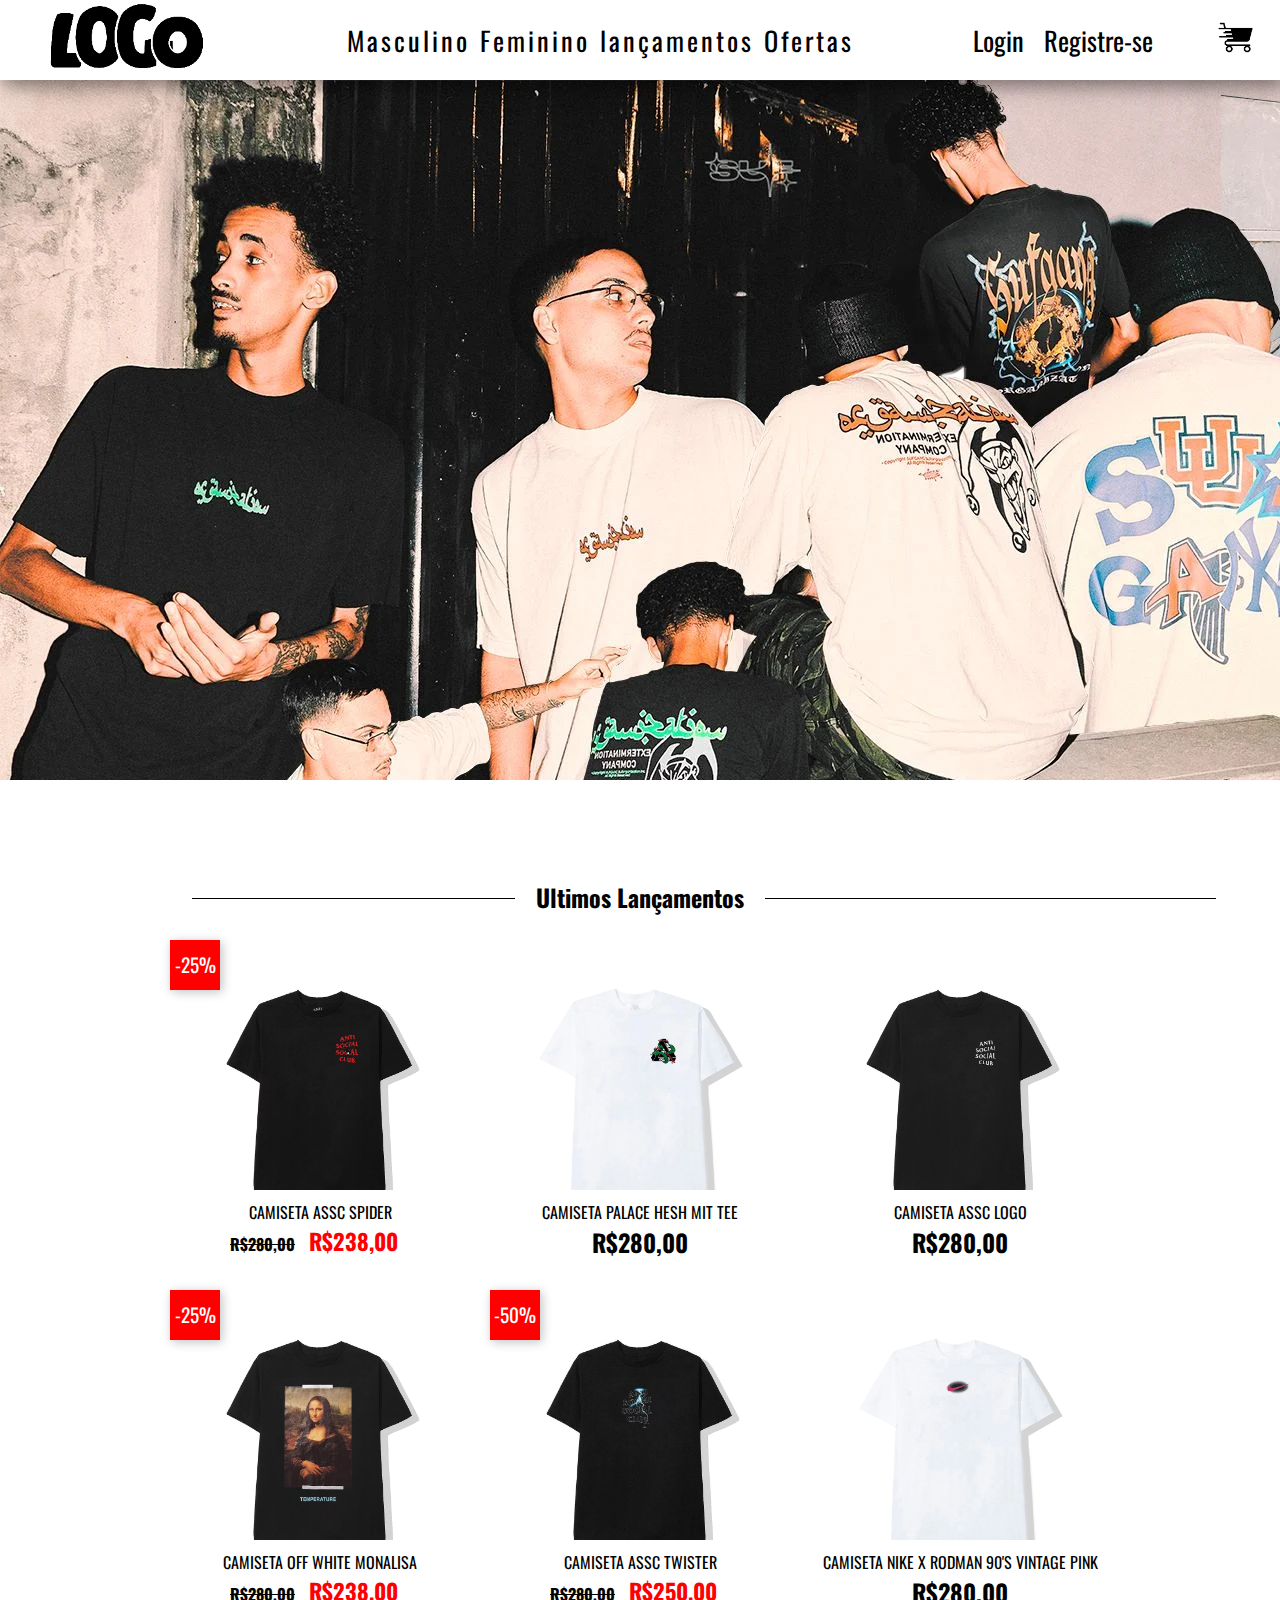
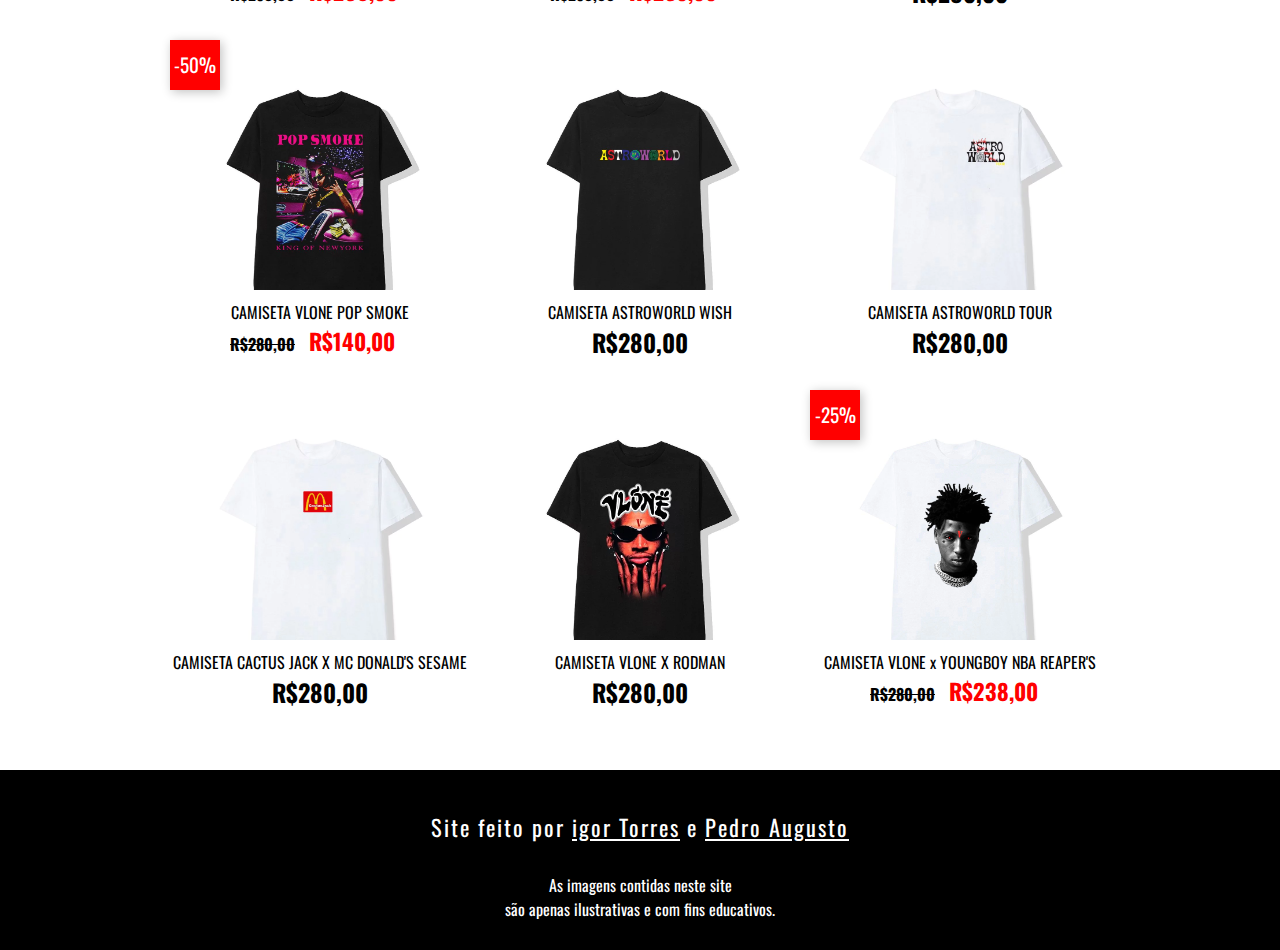
==== commit 3614314d: "." ====
--- a/index.html
+++ b/index.html
@@ -144,7 +144,7 @@
                         </div>
                         <p>CAMISETA ASSC SPIDER</p>
                         <p class="valor_produto_antes_desconto"><s>R$280,00</s></p>
-                        <p class="valor_produto_desconto">R$210,00</p>
+                        <p class="valor_produto_desconto">R$238,00</p>
                     </div>
                 </a>
                 <a href="blusa2.html" class="link_compra">
@@ -167,7 +167,7 @@
                     </div>
                     <p>CAMISETA OFF WHITE MONALISA</p>
                     <p class="valor_produto_antes_desconto"><s>R$280,00</s></p>
-                    <p class="valor_produto_desconto">R$210,00</p>
+                    <p class="valor_produto_desconto">R$238,00</p>
                 </div>
 
                 <div class="itens">
@@ -176,7 +176,7 @@
                     </div>
                     <p>CAMISETA ASSC TWISTER</p>
                     <p class="valor_produto_antes_desconto"><s>R$280,00</s></p>
-                    <p class="valor_produto_desconto">R$140,00</p>
+                    <p class="valor_produto_desconto">R$250,00</p>
                 </div>
 
                 <div class="itens">
@@ -224,7 +224,7 @@
                     </div>
                     <p>CAMISETA VLONE x YOUNGBOY NBA REAPER'S </p>
                     <p class="valor_produto_antes_desconto"><s>R$280,00</s></p>
-                    <p class="valor_produto_desconto">R$210,00</p>
+                    <p class="valor_produto_desconto">R$238,00</p>
                 </div>
 
 
@@ -234,7 +234,7 @@
     </main>
     <footer>
         <div class="rodape">
-            <p>Site feito por <a href="https://github.com/IgoorToorres" target="_blank">igor Torres</a> e <a href="https://github.com/PedroBorgees">Pedro Augusto</a></p>
+            <p>Site feito por <a href="https://github.com/IgoorToorres" target="_blank">igor Torres</a> e <a href="https://github.com/PedroBorgees" target="_blank">Pedro Augusto</a></p>
             <p id="descricao">As imagens contidas neste site <br> são apenas ilustrativas e com fins educativos.</p>
         </div>
     </footer>
--- a/style.css
+++ b/style.css
@@ -1066,6 +1066,10 @@
     .campo_comprar{
         margin-left: 0;
     }
+    #preco_final{
+        font-size: 1.0em;
+    }
+
     @media (min-width: 400px){
         .opcoes_produto{
             max-width: 95%;
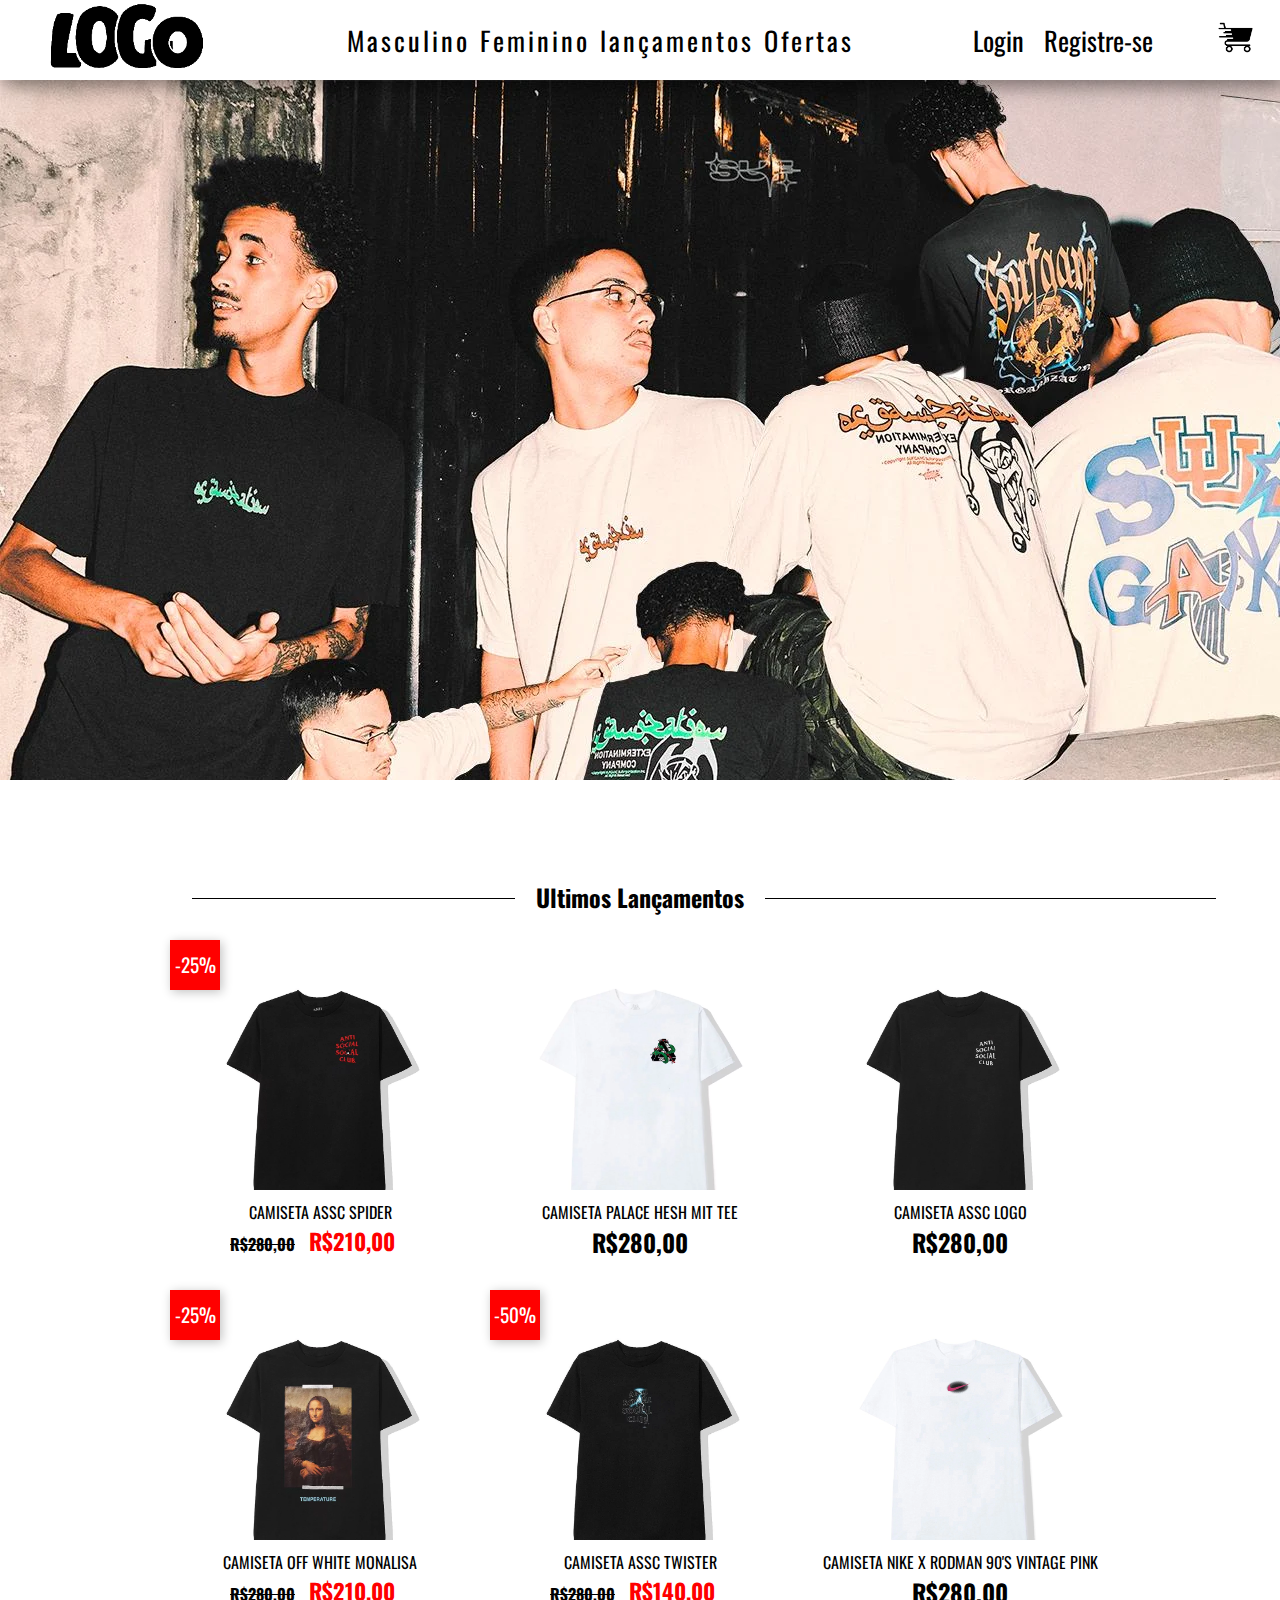
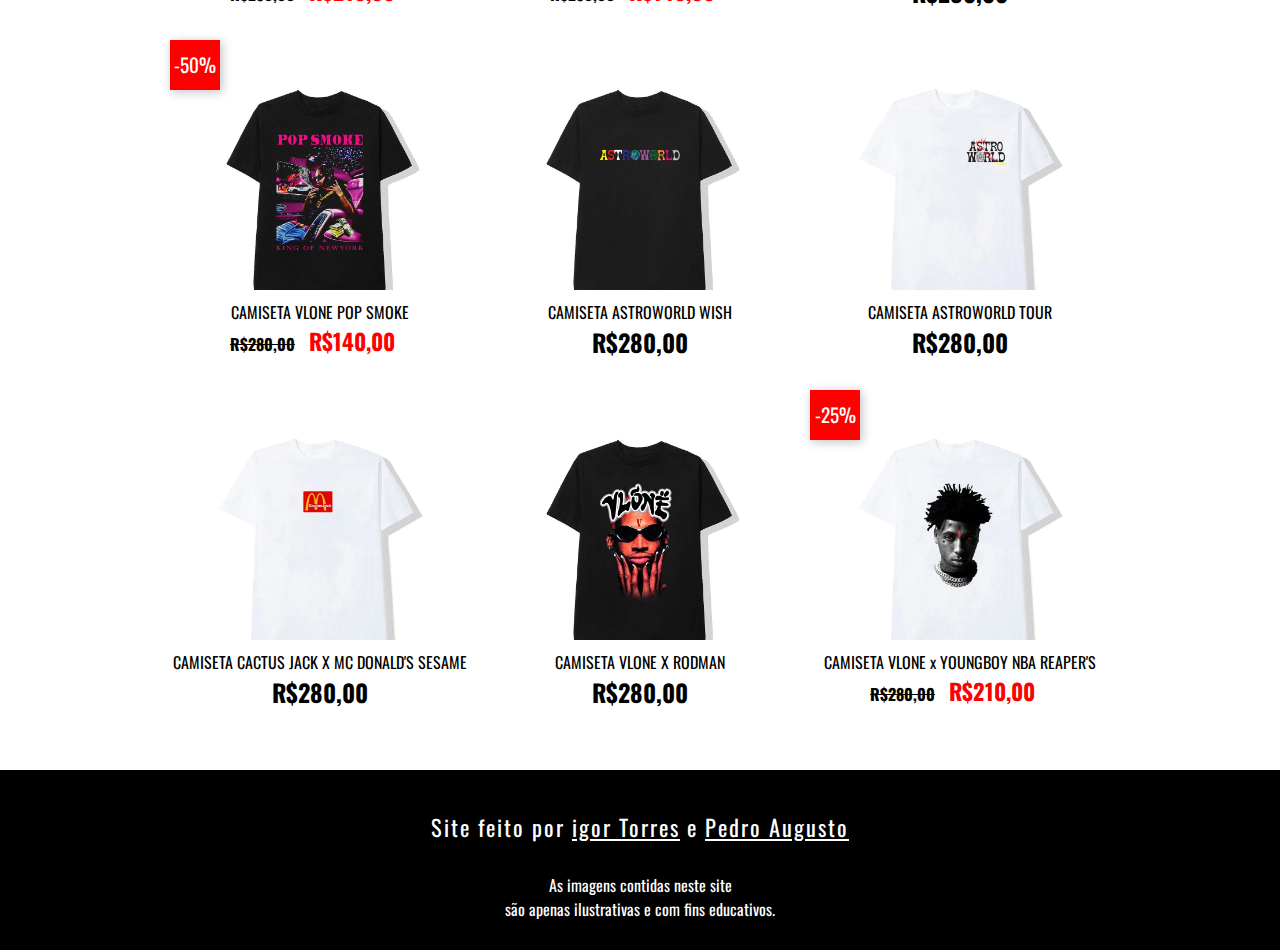
==== commit 3a1544c6: "Merge branch 'main' of https://github.com/IgoorToorres/projeto-marketplacee" ====
--- a/index.html
+++ b/index.html
@@ -144,7 +144,7 @@
                         </div>
                         <p>CAMISETA ASSC SPIDER</p>
                         <p class="valor_produto_antes_desconto"><s>R$280,00</s></p>
-                        <p class="valor_produto_desconto">R$238,00</p>
+                        <p class="valor_produto_desconto">R$210,00</p>
                     </div>
                 </a>
                 <a href="blusa2.html" class="link_compra">
@@ -167,7 +167,7 @@
                     </div>
                     <p>CAMISETA OFF WHITE MONALISA</p>
                     <p class="valor_produto_antes_desconto"><s>R$280,00</s></p>
-                    <p class="valor_produto_desconto">R$238,00</p>
+                    <p class="valor_produto_desconto">R$210,00</p>
                 </div>
 
                 <div class="itens">
@@ -176,7 +176,7 @@
                     </div>
                     <p>CAMISETA ASSC TWISTER</p>
                     <p class="valor_produto_antes_desconto"><s>R$280,00</s></p>
-                    <p class="valor_produto_desconto">R$250,00</p>
+                    <p class="valor_produto_desconto">R$140,00</p>
                 </div>
 
                 <div class="itens">
@@ -224,7 +224,7 @@
                     </div>
                     <p>CAMISETA VLONE x YOUNGBOY NBA REAPER'S </p>
                     <p class="valor_produto_antes_desconto"><s>R$280,00</s></p>
-                    <p class="valor_produto_desconto">R$238,00</p>
+                    <p class="valor_produto_desconto">R$210,00</p>
                 </div>
 
 
